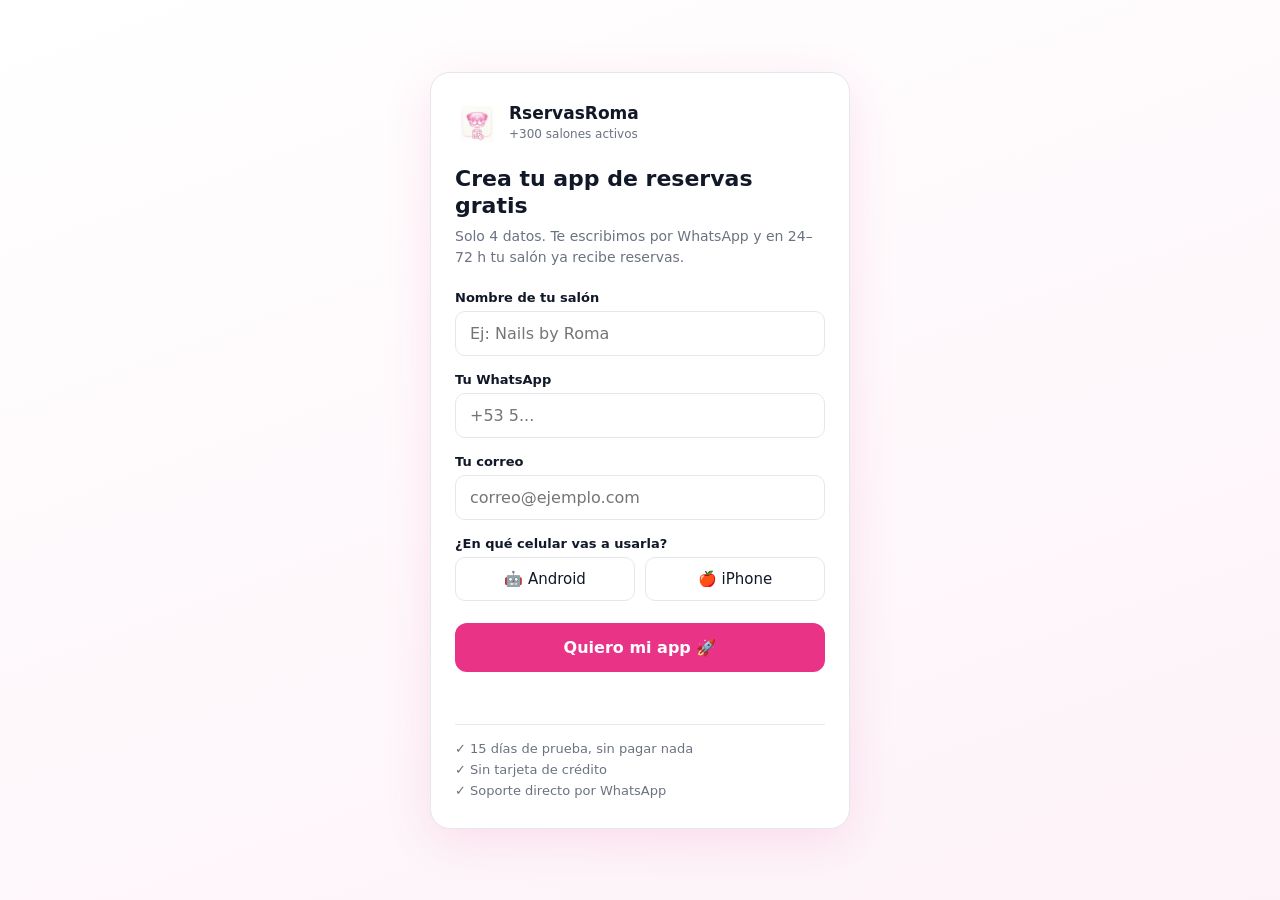
==== alta.html @ cd2d8706 "Guardar solicitudes de la web en Supabase y pagina corta de alta El formulario solo abria WhatsApp: " ====
<!DOCTYPE html>
<html lang="es">
<head>
  <meta charset="UTF-8">
  <meta name="viewport" content="width=device-width, initial-scale=1.0">
  <title>Crea tu app de reservas — RservasRoma</title>
  <meta name="description" content="Déjanos 4 datos y en 24–72 h tu salón tiene su app de reservas lista. 15 días de prueba gratis.">
  <meta name="theme-color" content="#e83387">
  <link rel="icon" href="icons/icon-192x192.png" type="image/png">
  <link rel="apple-touch-icon" href="icons/icon-192x192.png">
  <style>
    :root {
      --brand: #e83387;
      --brand-dark: #c0166a;
      --ink: #111827;
      --muted: #6B7280;
      --line: #E5E7EB;
    }
    * { box-sizing: border-box; }
    body {
      margin: 0;
      min-height: 100vh;
      display: flex;
      align-items: center;
      justify-content: center;
      padding: 24px 16px;
      background: linear-gradient(160deg, #fff 0%, #fdf2f8 100%);
      font-family: -apple-system, BlinkMacSystemFont, "Segoe UI", system-ui, sans-serif;
      color: var(--ink);
    }
    .card {
      width: 100%;
      max-width: 420px;
      background: #fff;
      border: 1px solid var(--line);
      border-radius: 20px;
      padding: 28px 24px 24px;
      box-shadow: 0 12px 48px rgba(232, 51, 135, 0.12);
    }
    .brand {
      display: flex;
      align-items: center;
      gap: 10px;
      margin-bottom: 20px;
    }
    .brand img { width: 44px; height: 44px; border-radius: 12px; }
    .brand strong { display: block; font-size: 17px; }
    .brand small { color: var(--muted); font-size: 12px; }
    h1 { font-size: 22px; line-height: 1.25; margin: 0 0 6px; }
    .sub { color: var(--muted); font-size: 14px; margin: 0 0 22px; line-height: 1.5; }
    label { display: block; font-size: 13px; font-weight: 600; margin-bottom: 6px; }
    input[type="text"], input[type="email"], input[type="tel"] {
      width: 100%;
      padding: 12px 14px;
      font-size: 16px;
      border: 1px solid var(--line);
      border-radius: 10px;
      font-family: inherit;
      margin-bottom: 16px;
    }
    input:focus { outline: 2px solid var(--brand); outline-offset: -1px; border-color: var(--brand); }
    .platforms { display: grid; grid-template-columns: 1fr 1fr; gap: 10px; margin-bottom: 22px; }
    .platforms input { position: absolute; opacity: 0; pointer-events: none; }
    .platforms label {
      margin: 0;
      text-align: center;
      padding: 12px 8px;
      border: 1.5px solid var(--line);
      border-radius: 10px;
      cursor: pointer;
      font-size: 15px;
      font-weight: 500;
    }
    .platforms input:checked + label {
      border-color: var(--brand);
      background: rgba(232, 51, 135, 0.07);
      color: var(--brand-dark);
      font-weight: 700;
    }
    button {
      width: 100%;
      padding: 15px;
      font-size: 16px;
      font-weight: 700;
      font-family: inherit;
      color: #fff;
      background: var(--brand);
      border: none;
      border-radius: 12px;
      cursor: pointer;
    }
    button:hover { background: var(--brand-dark); }
    button:disabled { opacity: 0.6; cursor: default; }
    .status { font-size: 13px; text-align: center; margin: 14px 0 0; min-height: 18px; }
    .status.ok { color: #047857; }
    .status.err { color: #b91c1c; }
    .perks { list-style: none; padding: 0; margin: 20px 0 0; border-top: 1px solid var(--line); padding-top: 16px; }
    .perks li { font-size: 13px; color: var(--muted); margin-bottom: 6px; }
    .done { text-align: center; }
    .done .tick { font-size: 44px; display: block; margin-bottom: 10px; }
  </style>
</head>
<body>
  <main class="card">
    <div class="brand">
      <img src="icons/icon-192x192.png" alt="RservasRoma">
      <span>
        <strong>RservasRoma</strong>
        <small>+300 salones activos</small>
      </span>
    </div>

    <div id="vistaForm">
      <h1>Crea tu app de reservas gratis</h1>
      <p class="sub">Solo 4 datos. Te escribimos por WhatsApp y en 24–72 h tu salón ya recibe reservas.</p>

      <form id="altaForm" novalidate>
        <label for="salon">Nombre de tu salón</label>
        <input id="salon" name="salon" type="text" required placeholder="Ej: Nails by Roma" autocomplete="organization">

        <label for="whatsapp">Tu WhatsApp</label>
        <input id="whatsapp" name="whatsapp" type="tel" required inputmode="tel" placeholder="+53 5..." autocomplete="tel">

        <label for="email">Tu correo</label>
        <input id="email" name="email" type="email" required placeholder="correo@ejemplo.com" autocomplete="email">

        <label>¿En qué celular vas a usarla?</label>
        <div class="platforms">
          <input type="radio" id="p-android" name="plataforma" value="android" required>
          <label for="p-android">🤖 Android</label>
          <input type="radio" id="p-ios" name="plataforma" value="ios">
          <label for="p-ios">🍎 iPhone</label>
        </div>

        <button type="submit" id="enviar">Quiero mi app 🚀</button>
        <p class="status" id="estado" role="status"></p>
      </form>

      <ul class="perks">
        <li>✓ 15 días de prueba, sin pagar nada</li>
        <li>✓ Sin tarjeta de crédito</li>
        <li>✓ Soporte directo por WhatsApp</li>
      </ul>
    </div>

    <div id="vistaOk" class="done" hidden>
      <span class="tick">🎉</span>
      <h1>¡Solicitud recibida!</h1>
      <p class="sub">Ya tenemos tus datos. Te escribimos por WhatsApp en pocas horas para terminar de configurar tu salón.</p>
      <a href="#" id="waLink" style="display:block"><button type="button">Escribirnos ahora por WhatsApp</button></a>
    </div>
  </main>

  <script src="app.js"></script>
  <script>
    // Reusa guardarSolicitudRservas() de app.js para no tener dos copias de la
    // logica de guardado. app.js tolera que no existan los nodos de la landing
    // (usa ?. en todos sus selectores), asi que carga sin romper en esta pagina.
    const WA = "15154650340";
    const altaForm = document.querySelector("#altaForm");
    const estado = document.querySelector("#estado");
    const boton = document.querySelector("#enviar");

    altaForm.addEventListener("submit", async (event) => {
      event.preventDefault();

      const datos = {
        salon: altaForm.salon.value.trim(),
        whatsapp: altaForm.whatsapp.value.trim(),
        email: altaForm.email.value.trim(),
        plataforma: altaForm.querySelector('input[name="plataforma"]:checked')?.value || "",
        origen: "alta-corta"
      };

      if (!datos.salon || !datos.whatsapp || !datos.email || !datos.plataforma) {
        estado.className = "status err";
        estado.textContent = "Completa los 4 datos para continuar.";
        return;
      }

      boton.disabled = true;
      estado.className = "status";
      estado.textContent = "Enviando…";

      // Aca si se espera la respuesta: esta pagina muestra una pantalla de
      // confirmacion propia en vez de saltar a WhatsApp, asi que no hay gesto
      // de usuario que perder y conviene avisar si algo falla de verdad.
      try {
        const res = await window.guardarSolicitudRservas(datos);
        if (!res.ok) throw new Error(await res.text());

        const texto = [
          "Solicitud para crear cliente en RservasRoma",
          "",
          `Nombre del salón: ${datos.salon}`,
          `WhatsApp: ${datos.whatsapp}`,
          `Correo electrónico: ${datos.email}`,
          `Sistema operativo: ${datos.plataforma === "ios" ? "iOS" : "Android"}`
        ].join("\n");

        document.querySelector("#waLink").href =
          `https://wa.me/${WA}?text=${encodeURIComponent(texto)}`;
        document.querySelector("#vistaForm").hidden = true;
        document.querySelector("#vistaOk").hidden = false;
      } catch (err) {
        console.warn(err);
        boton.disabled = false;
        estado.className = "status err";
        estado.textContent = "No se pudo enviar. Escríbenos por WhatsApp al +1 515 465 0340.";
      }
    });
  </script>
</body>
</html>
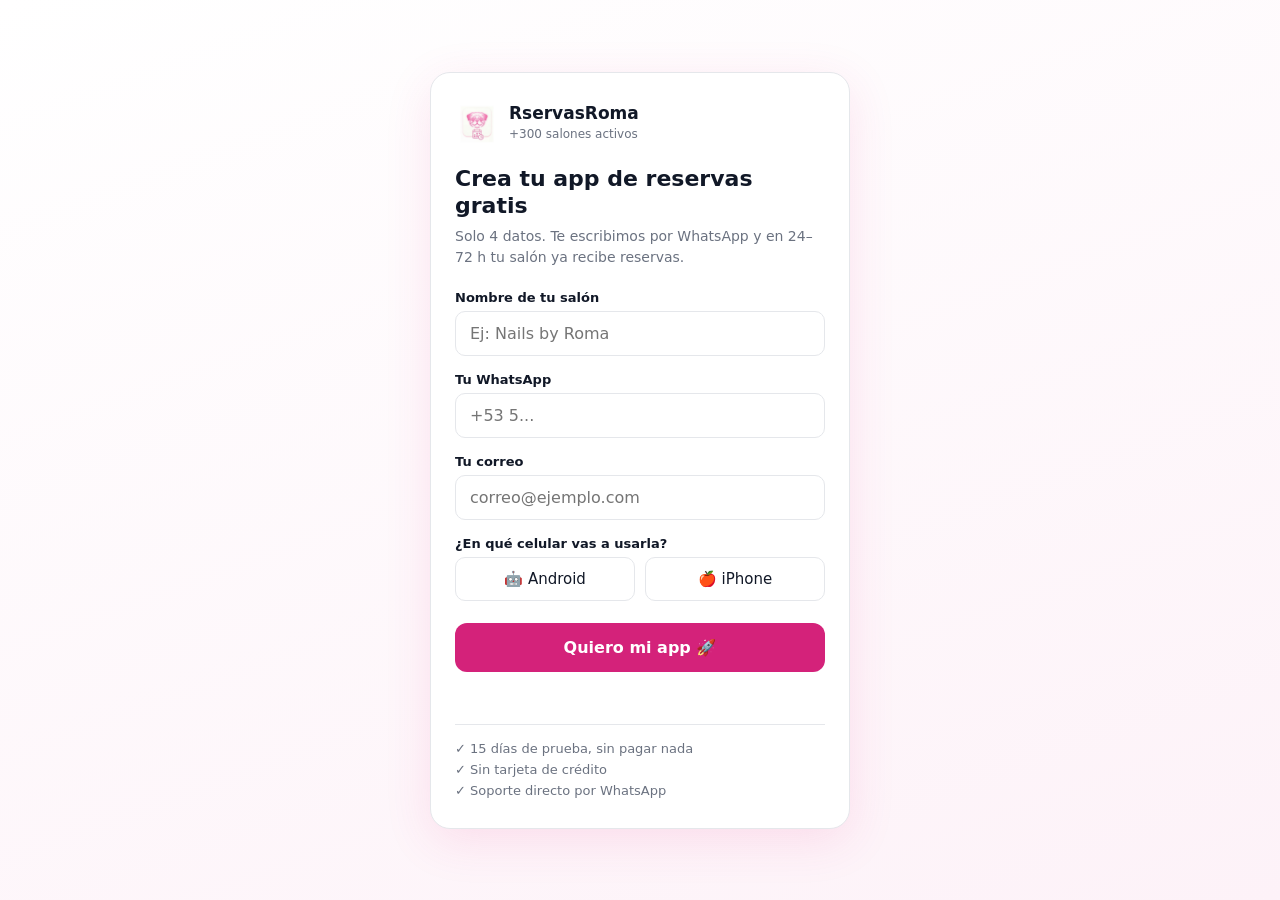
==== commit 95c4e484: "Accesibilidad AA, cifras medidas y sistema de diseno documentado Contraste: el rosa de marca hacia t" ====
--- a/alta.html
+++ b/alta.html
@@ -5,13 +5,15 @@
   <meta name="viewport" content="width=device-width, initial-scale=1.0">
   <title>Crea tu app de reservas — RservasRoma</title>
   <meta name="description" content="Déjanos 4 datos y en 24–72 h tu salón tiene su app de reservas lista. 15 días de prueba gratis.">
-  <meta name="theme-color" content="#e83387">
+  <meta name="theme-color" content="#ffffff">
   <link rel="icon" href="icons/icon-192x192.png" type="image/png">
   <link rel="apple-touch-icon" href="icons/icon-192x192.png">
   <style>
     :root {
       --brand: #e83387;
       --brand-dark: #c0166a;
+      /* Blanco sobre --brand da 4.0:1 y no pasa AA. Para el boton, 4.87:1. */
+      --brand-cta: #d4227a;
       --ink: #111827;
       --muted: #6B7280;
       --line: #E5E7EB;
@@ -84,7 +86,7 @@
       font-weight: 700;
       font-family: inherit;
       color: #fff;
-      background: var(--brand);
+      background: var(--brand-cta);
       border: none;
       border-radius: 12px;
       cursor: pointer;
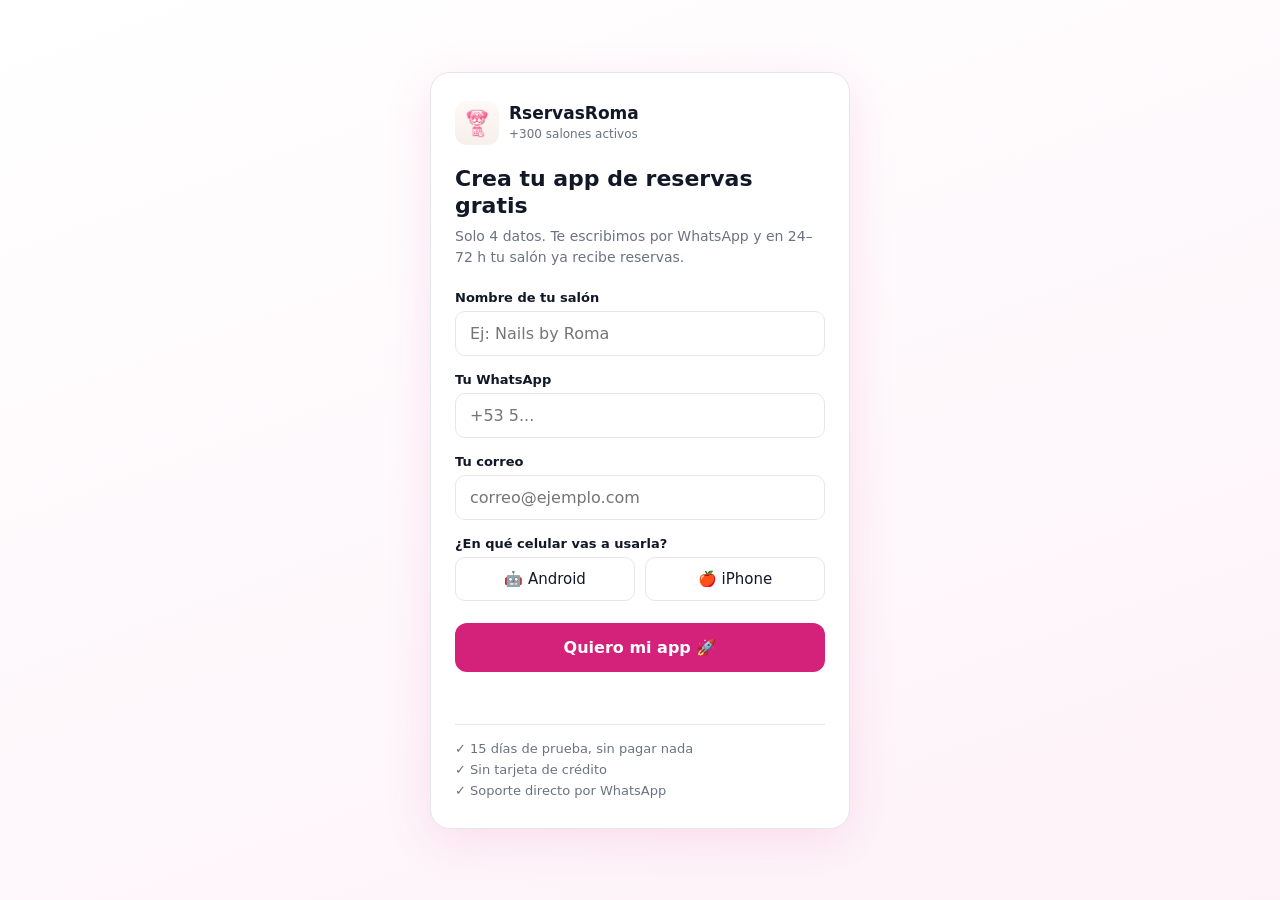
==== commit d2ec43db: "Logo nuevo de RservasRoma en House of RservasRoma - Iconos de la PWA con el pug nuevo sobre baldosa " ====
--- a/alta.html
+++ b/alta.html
@@ -6,8 +6,9 @@
   <title>Crea tu app de reservas — RservasRoma</title>
   <meta name="description" content="Déjanos 4 datos y en 24–72 h tu salón tiene su app de reservas lista. 15 días de prueba gratis.">
   <meta name="theme-color" content="#ffffff">
-  <link rel="icon" href="icons/icon-192x192.png" type="image/png">
-  <link rel="apple-touch-icon" href="icons/icon-192x192.png">
+  <link rel="icon" type="image/png" sizes="32x32" href="icons/favicon-32.png">
+  <link rel="icon" type="image/png" sizes="16x16" href="icons/favicon-16.png">
+  <link rel="apple-touch-icon" href="icons/apple-touch-icon.png">
   <style>
     :root {
       --brand: #e83387;
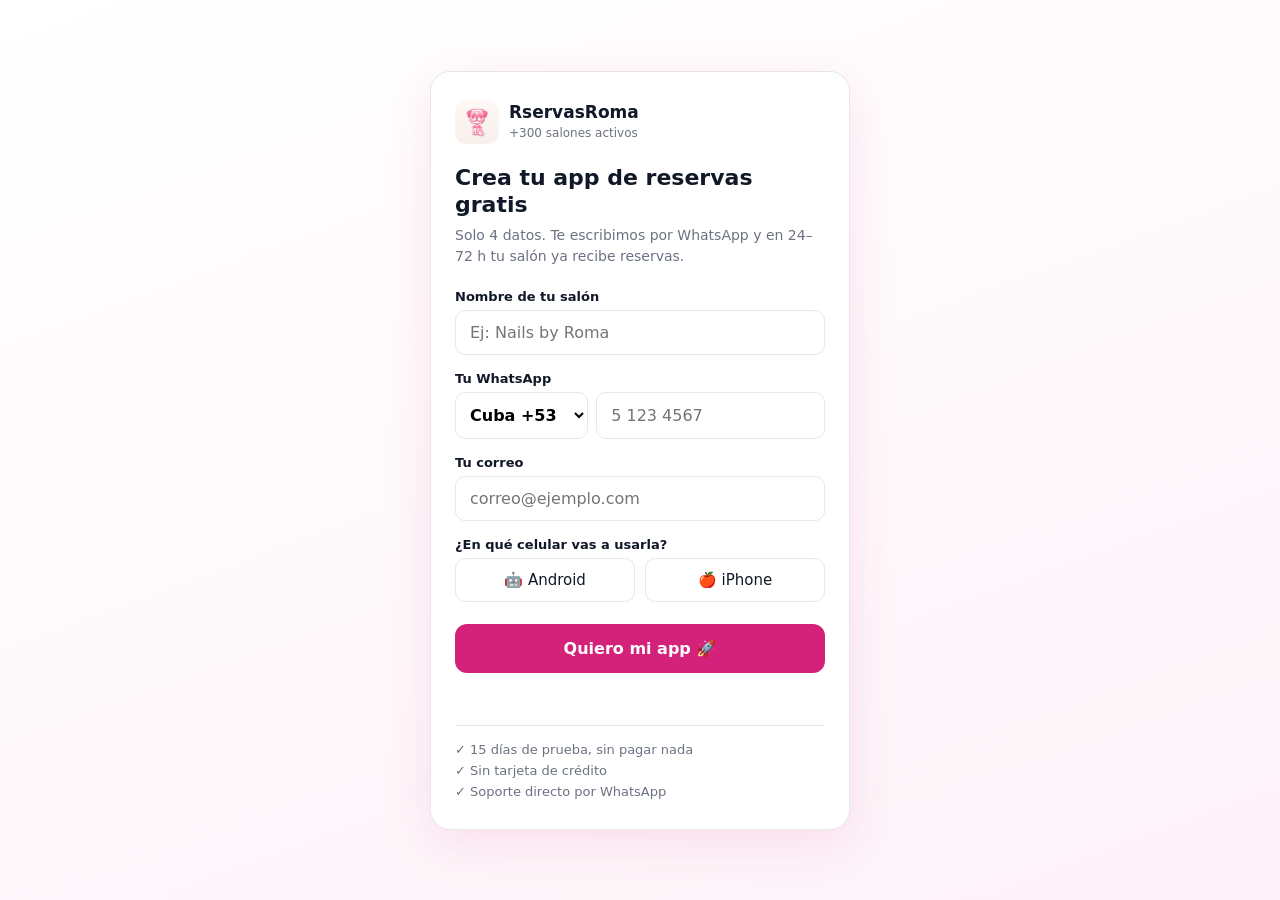
==== commit aa06b52e: "Formulario de solicitud: elegir el código del país junto al WhatsApp Co-Authored-By: Claude Sonnet 5" ====
--- a/alta.html
+++ b/alta.html
@@ -61,6 +61,13 @@
       font-family: inherit;
       margin-bottom: 16px;
     }
+    .tel-row { display: grid; grid-template-columns: minmax(124px, 36%) 1fr; gap: 8px; }
+    .tel-row select, .tel-row input { min-width: 0; }
+    select {
+      width: 100%; padding: 12px 10px; font-size: 16px; font-weight: 600; font-family: inherit;
+      border: 1px solid var(--line); border-radius: 10px; margin-bottom: 16px; background: #fff;
+    }
+    select:focus { outline: 2px solid var(--brand); outline-offset: -1px; border-color: var(--brand); }
     input:focus { outline: 2px solid var(--brand); outline-offset: -1px; border-color: var(--brand); }
     .platforms { display: grid; grid-template-columns: 1fr 1fr; gap: 10px; margin-bottom: 22px; }
     .platforms input { position: absolute; opacity: 0; pointer-events: none; }
@@ -122,7 +129,16 @@
         <input id="salon" name="salon" type="text" required placeholder="Ej: Nails by Roma" autocomplete="organization">
 
         <label for="whatsapp">Tu WhatsApp</label>
-        <input id="whatsapp" name="whatsapp" type="tel" required inputmode="tel" placeholder="+53 5..." autocomplete="tel">
+        <div class="tel-row">
+          <select id="pais" name="pais" aria-label="País del WhatsApp">
+            <option value="53">Cuba +53</option>
+            <option value="1">EE. UU. +1</option>
+            <option value="34">España +34</option>
+            <option value="52">México +52</option>
+            <option value="otro">Otro país</option>
+          </select>
+          <input id="whatsapp" name="whatsapp" type="tel" required inputmode="tel" placeholder="5 123 4567" autocomplete="tel-national">
+        </div>
 
         <label for="email">Tu correo</label>
         <input id="email" name="email" type="email" required placeholder="correo@ejemplo.com" autocomplete="email">
@@ -169,7 +185,7 @@
 
       const datos = {
         salon: altaForm.salon.value.trim(),
-        whatsapp: altaForm.whatsapp.value.trim(),
+        whatsapp: window.telefonoConPais(altaForm.pais.value, altaForm.whatsapp.value),
         email: altaForm.email.value.trim(),
         plataforma: altaForm.querySelector('input[name="plataforma"]:checked')?.value || "",
         origen: "alta-corta"
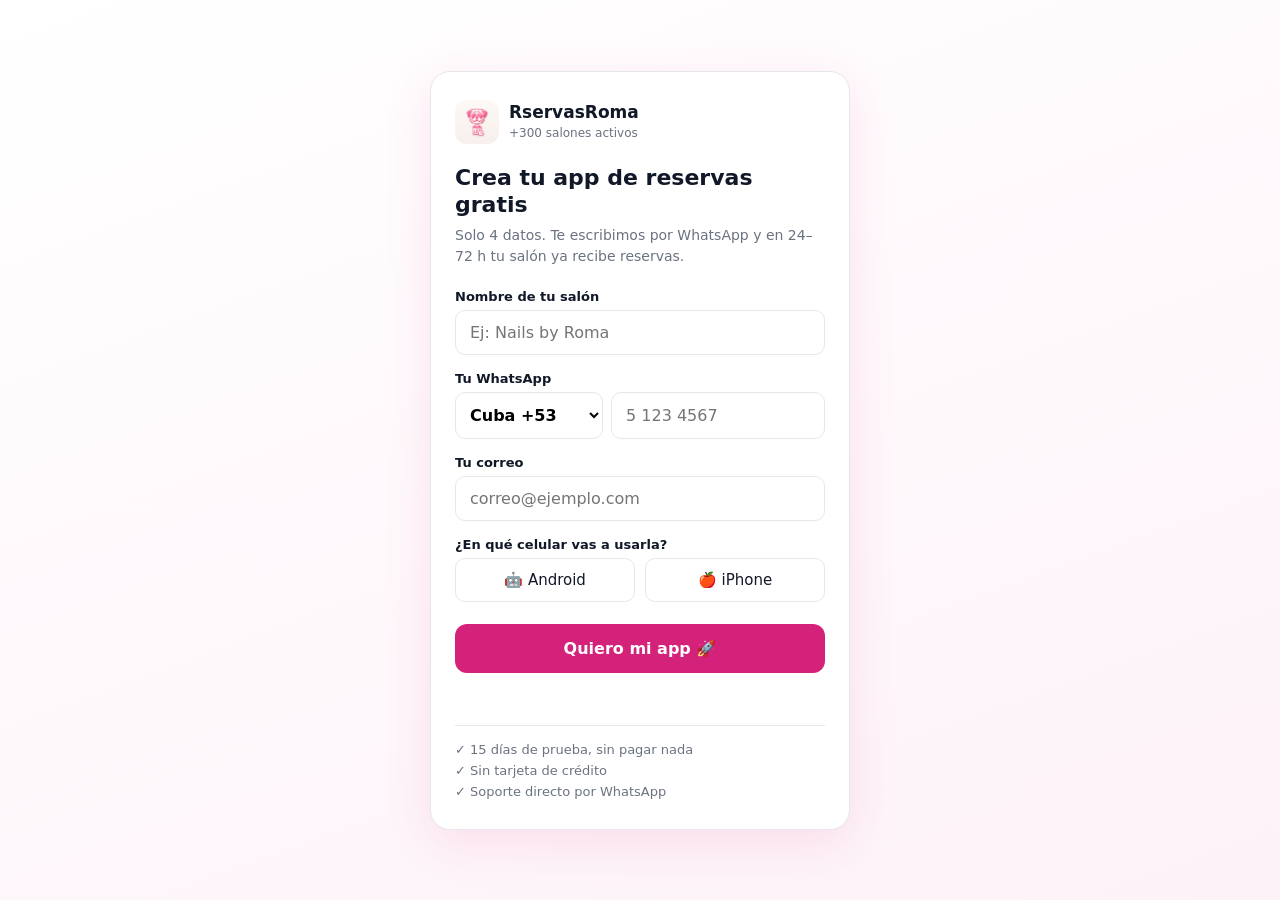
==== commit a6c5e5e6: "Selector de país: toda América y España Co-Authored-By: Claude Sonnet 5.5 <noreply@anthropic.com>" ====
--- a/alta.html
+++ b/alta.html
@@ -61,7 +61,7 @@
       font-family: inherit;
       margin-bottom: 16px;
     }
-    .tel-row { display: grid; grid-template-columns: minmax(124px, 36%) 1fr; gap: 8px; }
+    .tel-row { display: grid; grid-template-columns: minmax(140px, 40%) 1fr; gap: 8px; }
     .tel-row select, .tel-row input { min-width: 0; }
     select {
       width: 100%; padding: 12px 10px; font-size: 16px; font-weight: 600; font-family: inherit;
